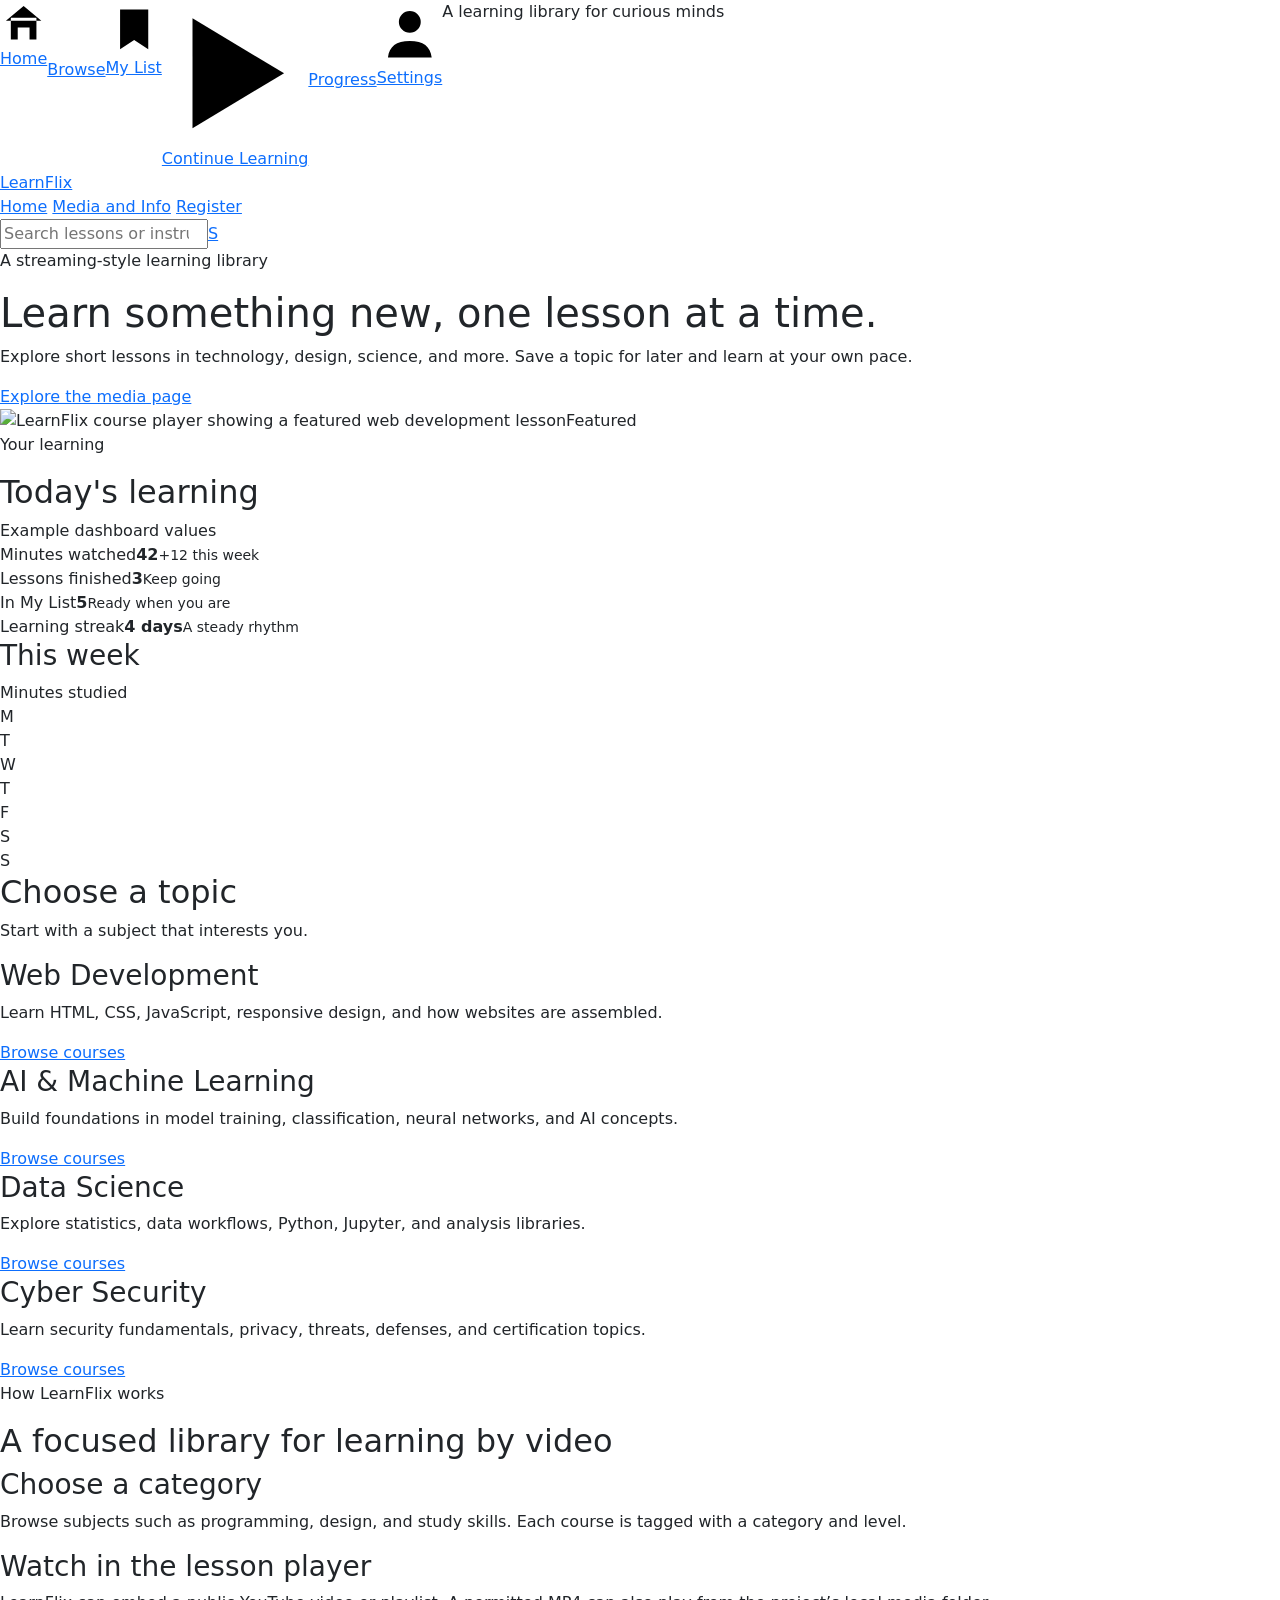
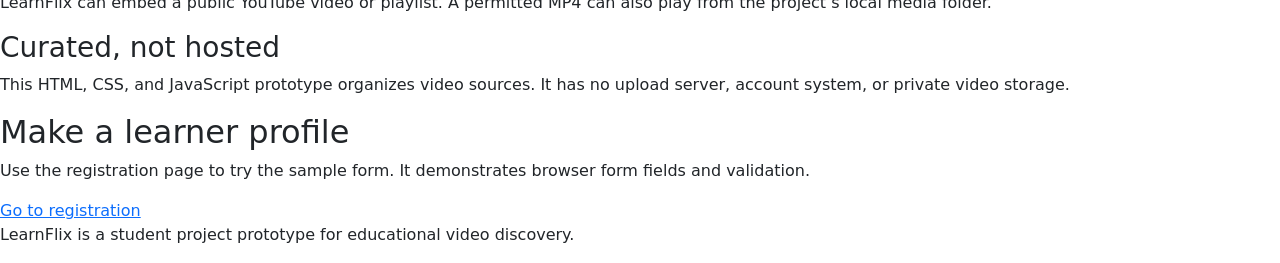
==== index.html @ 849083a8 "Create LearnFlix page structure" ====
<!doctype html>
<html lang="en">
  <head>
    <meta charset="utf-8" />
    <meta name="viewport" content="width=device-width, initial-scale=1" />
    <title>LearnFlix | Learn something new</title>
    <link rel="preconnect" href="https://fonts.googleapis.com" />
    <link rel="preconnect" href="https://fonts.gstatic.com" crossorigin />
    <link
      href="https://fonts.googleapis.com/css2?family=DM+Sans:wght@400;500;700&family=Playfair+Display:wght@700;800&display=swap"
      rel="stylesheet"
    />
    <link
      href="https://cdn.jsdelivr.net/npm/bootstrap@5.3.8/dist/css/bootstrap.min.css"
      rel="stylesheet"
      integrity="sha384-sRIl4kxILFvY47J16cr9ZwB07vP4J8+LH7qKQnuqkuIAvNWLzeN8tE5YBujZqJLB"
      crossorigin="anonymous"
    />
    <link rel="stylesheet" href="css/home.css" />
    <link rel="stylesheet" href="css/layout-polish.css" />
  </head>
  <body>
    <aside
      class="sidebar offcanvas-lg offcanvas-start"
      tabindex="-1"
      id="learnflixSidebar"
      aria-label="LearnFlix navigation"
    >
      <div class="offcanvas-header">
        <a class="brand" href="index.html">Learn<span>Flix</span></a
        ><button
          type="button"
          class="btn-close btn-close-white d-lg-none"
          data-bs-dismiss="offcanvas"
          aria-label="Close navigation"
        ></button>
      </div>
      <nav class="sidebar-nav offcanvas-body">
        <a class="side-link active" href="index.html" aria-current="page"
          ><svg class="nav-icon" viewBox="0 0 24 24" aria-hidden="true">
            <path d="M3 10.5 12 3l9 7.5M5.5 9v11h13V9M9 20v-6h6v6" /></svg
          ><span>Home</span></a
        ><a class="side-link" href="media.html"
          ><svg class="nav-icon" viewBox="0 0 24 24" aria-hidden="true">
            <path d="M4 5h16M4 12h16M4 19h16" /></svg
          ><span>Browse</span></a
        ><a class="side-link" href="index.html#my-list"
          ><svg class="nav-icon" viewBox="0 0 24 24" aria-hidden="true">
            <path d="M6 4h12v17l-6-4-6 4z" /></svg
          ><span>My List</span></a
        ><a class="side-link" href="media.html#continue"
          ><svg class="nav-icon" viewBox="0 0 24 24" aria-hidden="true">
            <path d="M5 3v18l15-9z" /></svg
          ><span>Continue Learning</span></a
        ><a class="side-link" href="index.html#progress"
          ><svg class="nav-icon" viewBox="0 0 24 24" aria-hidden="true">
            <path d="M4 19V5m0 14h17M8 16v-4m5 4V8m5 8V4" /></svg
          ><span>Progress</span></a
        ><a class="side-link" href="register.html#settings"
          ><svg class="nav-icon" viewBox="0 0 24 24" aria-hidden="true">
            <path
              d="M12 12a4 4 0 1 0 0-8 4 4 0 0 0 0 8zm-8 9c.5-4 3-6 8-6s7.5 2 8 6"
            /></svg
          ><span>Settings</span></a
        >
        <p class="sidebar-note">A learning library for curious minds</p>
      </nav>
    </aside>
    <header class="site-header">
      <a class="brand" href="index.html">Learn<span>Flix</span></a>
      <button
        class="btn btn-outline-light menu-button d-lg-none"
        type="button"
        data-bs-toggle="offcanvas"
        data-bs-target="#learnflixSidebar"
        aria-controls="learnflixSidebar"
      >
        Menu
      </button>
      <nav aria-label="Main navigation">
        <a href="index.html" aria-current="page">Home</a>
        <a href="media.html">Media and Info</a>
        <a href="register.html">Register</a>
      </nav>
      <div class="topbar-tools">
        <label class="header-search"
          ><span class="visually-hidden">Search lessons</span
          ><input
            type="search"
            placeholder="Search lessons or instructors"
            aria-label="Search lessons or instructors" /></label
        ><a
          class="profile"
          href="register.html"
          aria-label="Open learner profile"
          >S</a
        >
      </div>
    </header>

    <main>
      <section id="hero" class="hero">
        <div class="hero-copy">
          <p class="eyebrow">A streaming-style learning library</p>
          <h1>Learn something new, one lesson at a time.</h1>
          <p>
            Explore short lessons in technology, design, science, and more. Save
            a topic for later and learn at your own pace.
          </p>
          <a class="button-link" href="media.html">Explore the media page</a>
        </div>
        <div class="hero-art-wrap">
          <img
            class="hero-image"
            src="images/learnflix-hero.svg"
            alt="LearnFlix course player showing a featured web development lesson"
          /><span class="duration-badge">Featured</span>
        </div>
      </section>

      <section
        class="dashboard-card"
        id="progress"
        aria-labelledby="stats-title"
      >
        <div class="dashboard-heading">
          <div>
            <p class="eyebrow">Your learning</p>
            <h2 id="stats-title">Today's learning</h2>
          </div>
          <span class="dashboard-note">Example dashboard values</span>
        </div>
        <div class="stats-grid">
          <article class="stat-tile">
            <span class="stat-label rose-text">Minutes watched</span
            ><strong>42</strong><small>+12 this week</small>
          </article>
          <article class="stat-tile">
            <span class="stat-label mint-text">Lessons finished</span
            ><strong>3</strong><small>Keep going</small>
          </article>
          <article class="stat-tile">
            <span class="stat-label sand-text">In My List</span
            ><strong>5</strong><small>Ready when you are</small>
          </article>
          <article class="stat-tile">
            <span class="stat-label blue-text">Learning streak</span
            ><strong>4 days</strong><small>A steady rhythm</small>
          </article>
        </div>
        <div class="weekly-heading">
          <h3>This week</h3>
          <span>Minutes studied</span>
        </div>
        <div
          class="weekly-chart"
          role="img"
          aria-label="Weekly activity from Monday through Sunday"
        >
          <div class="day-bar">
            <i class="bar-track height-42"></i><span>M</span>
          </div>
          <div class="day-bar">
            <i class="bar-track height-72"></i><span>T</span>
          </div>
          <div class="day-bar">
            <i class="bar-track height-52"></i><span>W</span>
          </div>
          <div class="day-bar today">
            <i class="bar-track height-96"></i><span>T</span>
          </div>
          <div class="day-bar">
            <i class="bar-track height-64"></i><span>F</span>
          </div>
          <div class="day-bar">
            <i class="bar-track height-28"></i><span>S</span>
          </div>
          <div class="day-bar">
            <i class="bar-track height-18"></i><span>S</span>
          </div>
        </div>
      </section>

      <section class="content-section" aria-labelledby="topics-title">
        <h2 id="topics-title">Choose a topic</h2>
        <p class="section-intro">Start with a subject that interests you.</p>
        <div class="topic-list">
          <article class="topic-card">
            <h3>Web Development</h3>
            <p>
              Learn HTML, CSS, JavaScript, responsive design, and how websites
              are assembled.
            </p>
            <a href="media.html#library-title">Browse courses</a>
          </article>
          <article class="topic-card">
            <h3>AI &amp; Machine Learning</h3>
            <p>
              Build foundations in model training, classification, neural
              networks, and AI concepts.
            </p>
            <a href="media.html#library-title">Browse courses</a>
          </article>
          <article class="topic-card">
            <h3>Data Science</h3>
            <p>
              Explore statistics, data workflows, Python, Jupyter, and analysis
              libraries.
            </p>
            <a href="media.html#library-title">Browse courses</a>
          </article>
          <article class="topic-card">
            <h3>Cyber Security</h3>
            <p>
              Learn security fundamentals, privacy, threats, defenses, and
              certification topics.
            </p>
            <a href="media.html#library-title">Browse courses</a>
          </article>
        </div>
      </section>

      <section
        class="content-section platform-info"
        aria-labelledby="platform-info-title"
      >
        <p class="eyebrow">How LearnFlix works</p>
        <h2 id="platform-info-title">
          A focused library for learning by video
        </h2>
        <div class="platform-info-grid">
          <article>
            <h3>Choose a category</h3>
            <p>
              Browse subjects such as programming, design, and study skills.
              Each course is tagged with a category and level.
            </p>
          </article>
          <article>
            <h3>Watch in the lesson player</h3>
            <p>
              LearnFlix can embed a public YouTube video or playlist. A
              permitted MP4 can also play from the project’s local media folder.
            </p>
          </article>
          <article>
            <h3>Curated, not hosted</h3>
            <p>
              This HTML, CSS, and JavaScript prototype organizes video sources.
              It has no upload server, account system, or private video storage.
            </p>
          </article>
        </div>
      </section>

      <section class="content-section callout" id="my-list">
        <h2>Make a learner profile</h2>
        <p>
          Use the registration page to try the sample form. It demonstrates
          browser form fields and validation.
        </p>
        <a class="text-link" href="register.html">Go to registration</a>
      </section>
    </main>

    <footer class="site-footer">
      <p>
        LearnFlix is a student project prototype for educational video
        discovery.
      </p>
    </footer>
    <script
      src="https://cdn.jsdelivr.net/npm/bootstrap@5.3.8/dist/js/bootstrap.bundle.min.js"
      integrity="sha384-FKyoEForCGlyvwx9Hj09JcYn3nv7wiPVlz7YYwJrWVcXK/BmnVDxM+D2scQbITxI"
      crossorigin="anonymous"
    ></script>
  </body>
</html>
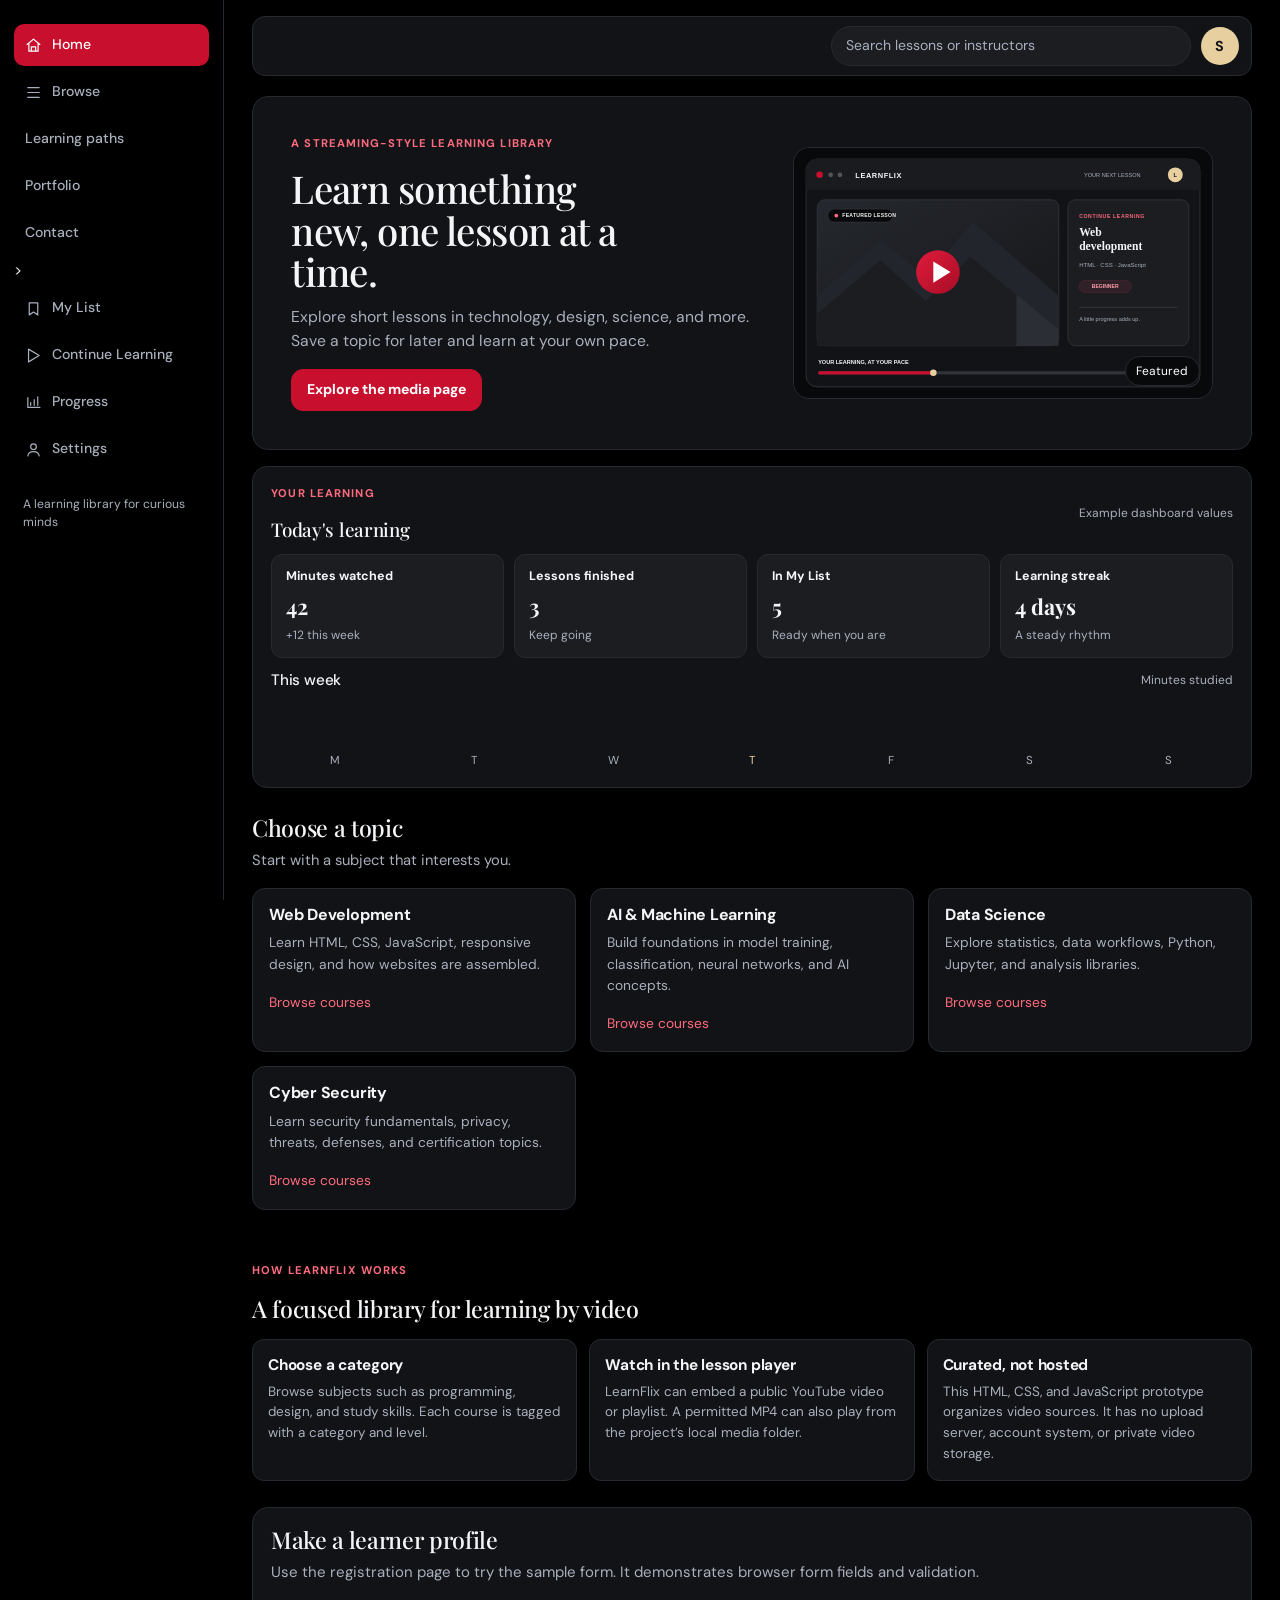
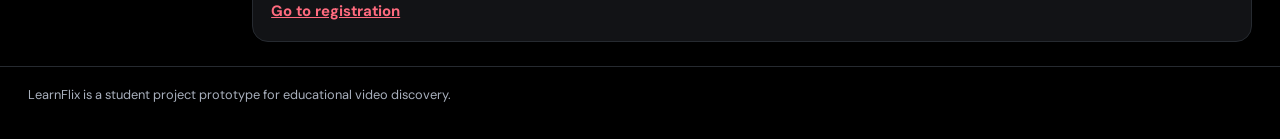
==== commit 556eec67: "Add learning paths and portfolio pages" ====
--- a/index.html
+++ b/index.html
@@ -18,6 +18,7 @@
     />
     <link rel="stylesheet" href="css/home.css" />
     <link rel="stylesheet" href="css/layout-polish.css" />
+    <link rel="icon" href="images/learnflix-mark.svg" type="image/svg+xml" />
   </head>
   <body>
     <aside
@@ -44,6 +45,11 @@
           ><svg class="nav-icon" viewBox="0 0 24 24" aria-hidden="true">
             <path d="M4 5h16M4 12h16M4 19h16" /></svg
           ><span>Browse</span></a
+        ><a class="side-link" href="services.html"
+          ><span>Learning paths</span></a
+        >
+        <a class="side-link" href="portfolio.html"><span>Portfolio</span></a>
+        <a class="side-link" href="contact.html"><span>Contact</span></a>
         ><a class="side-link" href="index.html#my-list"
           ><svg class="nav-icon" viewBox="0 0 24 24" aria-hidden="true">
             <path d="M6 4h12v17l-6-4-6 4z" /></svg
@@ -67,7 +73,11 @@
       </nav>
     </aside>
     <header class="site-header">
-      <a class="brand" href="index.html">Learn<span>Flix</span></a>
+      <a class="brand" href="index.html" aria-label="LearnFlix home">
+        <img src="images/learnflix-mark.svg" alt="" width="32" height="32" />
+        <span class="brand-learn">Learn</span
+        ><span class="brand-flix">Flix</span>
+      </a>
       <button
         class="btn btn-outline-light menu-button d-lg-none"
         type="button"
@@ -81,6 +91,9 @@
         <a href="index.html" aria-current="page">Home</a>
         <a href="media.html">Media and Info</a>
         <a href="register.html">Register</a>
+        <a href="services.html">Learning paths</a>
+        <a href="portfolio.html">Portfolio</a>
+        <a href="contact.html">Contact</a>
       </nav>
       <div class="topbar-tools">
         <label class="header-search"
--- a/css/home.css
+++ b/css/home.css
@@ -0,0 +1,948 @@
+/* LearnFlix Black Crimson theme tokens shared by the Assignment 1 pages. */
+:root {
+  --lf-bg: #000;
+  --lf-side: #08090a;
+  --lf-card: #121316;
+  --lf-tile: #1b1d21;
+  --lf-line: #262a30;
+  --lf-text: #f4f5f7;
+  --lf-muted: #a9b0bd;
+  --lf-crimson: #c8102e;
+  --lf-on-crimson: #fff;
+  --lf-rose: #ff6b7f;
+  --lf-crimson-hover: #a80d26;
+  --lf-sand: #e8cfa0;
+  --lf-blue: #7fb2ff;
+  --lf-mint: #8ee3c3;
+  --lf-prog-bg: #2a1f4d;
+  --lf-prog-ink: #c9a8ff;
+  --lf-math-bg: #1b2a55;
+  --lf-math-ink: #9db4ff;
+  --lf-sci-bg: #0f3b3a;
+  --lf-sci-ink: #5eead4;
+  --lf-lang-bg: #7a3040;
+  --lf-lang-ink: #ffc9d2;
+  --lf-r-card: 16px;
+  --lf-r-tile: 14px;
+  --lf-r-btn: 12px;
+  --lf-r-pill: 999px;
+  --bs-body-bg: var(--lf-bg);
+  --bs-body-color: var(--lf-text);
+  --bs-border-color: var(--lf-line);
+  --bs-primary: var(--lf-crimson);
+  --bs-primary-rgb: 200, 16, 46;
+  --bs-link-color: var(--lf-rose);
+  --bs-link-hover-color: #ff8e9d;
+  --bs-secondary-color: var(--lf-muted);
+  --bs-form-control-bg: var(--lf-tile);
+  --bs-form-control-color: var(--lf-text);
+  --bs-form-select-bg: var(--lf-tile);
+  --bs-form-select-color: var(--lf-text);
+}
+* {
+  box-sizing: border-box;
+}
+body {
+  margin: 0;
+  min-height: 100vh;
+  background: var(--lf-bg);
+  color: var(--lf-text);
+  font:
+    16px/1.55 "DM Sans",
+    system-ui,
+    sans-serif;
+}
+h1,
+h2,
+h3,
+.brand {
+  font-family: "Playfair Display", Georgia, serif;
+  letter-spacing: -0.015em;
+}
+a {
+  color: var(--lf-rose);
+}
+a:hover {
+  color: #ff8e9d;
+}
+:focus-visible {
+  outline: 2px solid var(--lf-rose) !important;
+  outline-offset: 3px;
+}
+.muted {
+  color: var(--lf-muted);
+}
+.eyebrow {
+  color: var(--lf-rose);
+  font-size: 0.78rem;
+  font-weight: 700;
+  letter-spacing: 0.12em;
+  text-transform: uppercase;
+}
+.solid-card,
+.topic-card,
+.callout {
+  background: var(--lf-card);
+  border: 1px solid var(--lf-line);
+  border-radius: var(--lf-r-card);
+}
+.site-header,
+.media-header,
+.register-header {
+  background: var(--lf-card);
+  border: 1px solid var(--lf-line);
+}
+.btn,
+.button-link {
+  min-height: 44px;
+  border-radius: var(--lf-r-btn);
+  font-weight: 700;
+}
+.btn-primary {
+  --bs-btn-bg: var(--lf-crimson);
+  --bs-btn-border-color: var(--lf-crimson);
+  --bs-btn-hover-bg: var(--lf-crimson-hover);
+  --bs-btn-hover-border-color: var(--lf-crimson-hover);
+  --bs-btn-color: #fff;
+  --bs-btn-hover-color: #fff;
+}
+.btn-outline-secondary {
+  --bs-btn-color: var(--lf-text);
+  --bs-btn-border-color: #8a7078;
+  --bs-btn-hover-bg: var(--lf-tile);
+  --bs-btn-hover-color: #fff;
+  --bs-btn-hover-border-color: var(--lf-rose);
+}
+.sidebar {
+  --bs-offcanvas-width: 240px;
+  position: fixed;
+  z-index: 1045;
+  inset: 0 auto 0 0;
+  width: 240px !important;
+  height: 100vh;
+  padding: 1.25rem 0.9rem;
+  background: var(--lf-side);
+  color: var(--lf-text);
+  border-right: 1px solid var(--lf-line);
+}
+.sidebar .offcanvas-header {
+  padding: 0.35rem 0.5rem 1.2rem;
+}
+.sidebar .brand {
+  color: var(--lf-text);
+  font-size: 1.55rem;
+  font-weight: 800;
+  text-decoration: none;
+}
+.sidebar .brand span {
+  color: var(--lf-rose);
+}
+.nav-icon {
+  width: 18px;
+  height: 18px;
+  flex: 0 0 18px;
+  fill: none;
+  stroke: currentColor;
+  stroke-width: 1.7;
+  stroke-linecap: round;
+  stroke-linejoin: round;
+}
+.sidebar-nav {
+  display: grid;
+  align-content: start;
+  gap: 0.45rem;
+  padding: 0.5rem !important;
+}
+.side-link {
+  display: flex;
+  align-items: center;
+  min-height: 46px;
+  padding: 0.65rem 0.8rem;
+  border-radius: var(--lf-r-pill);
+  color: var(--lf-muted);
+  font-weight: 500;
+  text-decoration: none;
+}
+.side-link:hover {
+  background: var(--lf-tile);
+  color: var(--lf-text);
+}
+.side-link.active {
+  background: var(--lf-crimson);
+  color: #fff;
+}
+.sidebar-note {
+  margin: 1.3rem 0.4rem;
+  color: var(--lf-muted);
+  font-size: 0.78rem;
+}
+.site-header,
+.media-header,
+.register-header {
+  position: sticky;
+  z-index: 1020;
+  top: 12px;
+  display: flex;
+  align-items: center;
+  gap: 1rem;
+  min-height: 64px;
+  margin: 12px 24px 0 264px;
+  padding: 0.55rem 0.8rem;
+  border-radius: var(--lf-r-card);
+}
+.site-header > .brand,
+.register-header > .wordmark {
+  display: none;
+  color: var(--lf-text);
+  font-family: "Playfair Display", Georgia, serif;
+  font-size: 1.2rem;
+  font-weight: 800;
+  text-decoration: none;
+}
+.site-header > .brand span {
+  color: var(--lf-rose);
+}
+.site-header nav,
+.media-header nav,
+.register-header nav {
+  display: none;
+}
+.menu-button {
+  display: none;
+}
+.topbar-tools {
+  display: flex;
+  align-items: center;
+  gap: 0.7rem;
+  width: 100%;
+  margin-left: auto;
+}
+.header-search {
+  width: min(410px, 100%);
+  margin-left: auto;
+}
+.header-search input {
+  width: 100%;
+  min-height: 44px;
+  padding: 0.55rem 1rem;
+  border: 1px solid var(--lf-line);
+  border-radius: var(--lf-r-pill);
+  background: var(--lf-tile);
+  color: var(--lf-text);
+}
+.header-search input::placeholder {
+  color: var(--lf-muted);
+}
+.profile {
+  display: grid;
+  place-items: center;
+  width: 42px;
+  height: 42px;
+  flex: 0 0 42px;
+  border-radius: 50%;
+  background: var(--lf-sand);
+  color: #151515;
+  font-weight: 700;
+  text-decoration: none;
+}
+.site-header nav a,
+.media-header nav a,
+.register-header nav a {
+  color: var(--lf-muted);
+}
+main {
+  margin-left: 240px;
+}
+.site-footer {
+  padding: 1rem 28px 1.5rem;
+  background: transparent;
+  color: var(--lf-muted);
+  font-size: 0.83rem;
+}
+.content-section {
+  padding: 1.5rem 28px;
+}
+.content-section h2 {
+  font-size: 1.5rem;
+}
+.section-intro {
+  color: var(--lf-muted);
+}
+@media (max-width: 991.98px) {
+  .sidebar {
+    position: fixed;
+  }
+  .menu-button {
+    display: inline-flex;
+    align-items: center;
+  }
+  .site-header,
+  .media-header,
+  .register-header {
+    margin-left: 12px;
+  }
+  .topbar-tools {
+    width: auto;
+    flex: 1;
+  }
+  .header-search {
+    width: auto;
+    flex: 1;
+  }
+  main {
+    margin-left: 0;
+  }
+}
+@media (max-width: 575.98px) {
+  .site-header,
+  .media-header,
+  .register-header {
+    top: 8px;
+    margin: 8px 10px 0;
+    padding: 0.45rem;
+    gap: 0.45rem;
+  }
+  .site-header > .brand,
+  .register-header > .wordmark {
+    font-size: 1rem;
+  }
+  .header-search input {
+    min-height: 42px;
+    padding: 0.45rem 0.65rem;
+    font-size: 0.82rem;
+  }
+  .profile {
+    width: 38px;
+    height: 38px;
+    flex-basis: 38px;
+  }
+  .content-section {
+    padding: 1rem 16px;
+  }
+}
+/* Home page styling: headings, text, borders, topic cards, and featured art. */
+.hero {
+  display: grid;
+  grid-template-columns: 1.05fr 0.95fr;
+  align-items: center;
+  gap: 1.5rem;
+  margin: 20px 28px 0;
+  padding: 1.6rem;
+  border: 1px solid var(--lf-line);
+  border-radius: var(--lf-r-card);
+  background: var(--lf-card);
+}
+.hero-copy {
+  max-width: 42rem;
+}
+.hero h1 {
+  max-width: 12ch;
+  margin: 0.2rem 0 0.85rem;
+  font-size: clamp(2.1rem, 4.5vw, 3.4rem);
+  line-height: 1.08;
+}
+.hero-copy > p:not(.eyebrow) {
+  color: var(--lf-muted);
+  font-size: 1.05rem;
+}
+.hero-meta {
+  color: var(--lf-muted);
+}
+.hero-meta span {
+  color: var(--lf-sand);
+}
+.hero-image {
+  width: 100%;
+  border: 1px solid var(--lf-line);
+  border-radius: var(--lf-r-card);
+  background: var(--lf-tile);
+}
+.button-link {
+  display: inline-flex;
+  align-items: center;
+  padding: 0.65rem 1rem;
+  border: 1px solid var(--lf-crimson);
+  background: var(--lf-crimson);
+  color: #fff;
+  text-decoration: none;
+}
+.button-link:hover {
+  background: var(--lf-crimson-hover);
+  color: #fff;
+}
+.topic-list {
+  display: flex;
+  gap: 20px;
+  overflow-x: auto;
+  padding: 0.3rem 0.1rem 1rem;
+}
+.topic-card {
+  flex: 0 0 280px;
+  padding: 1.1rem;
+  background: var(--lf-card);
+}
+.topic-card h3 {
+  font-family: "DM Sans", system-ui, sans-serif;
+  font-size: 1.12rem;
+  font-weight: 700;
+}
+.topic-card p {
+  color: var(--lf-muted);
+}
+.topic-card a {
+  color: var(--lf-rose);
+  text-decoration: none;
+}
+.topic-card a:hover {
+  text-decoration: underline;
+}
+.callout {
+  margin: 0 28px 24px;
+  padding: 1.2rem;
+}
+.callout p {
+  color: var(--lf-muted);
+}
+.callout h2 {
+  margin-bottom: 0.4rem;
+}
+.text-link {
+  color: var(--lf-rose);
+  font-weight: 700;
+}
+.site-footer {
+  border-top: 1px solid var(--lf-line);
+}
+@media (max-width: 700px) {
+  .hero {
+    grid-template-columns: 1fr;
+    margin: 16px;
+    padding: 1rem;
+  }
+  .hero h1 {
+    font-size: 2.1rem;
+  }
+  .hero-image {
+    max-height: 260px;
+    object-fit: cover;
+  }
+  .topic-card {
+    flex-basis: 240px;
+  }
+  .callout {
+    margin: 0 16px 20px;
+  }
+}
+
+/* Dashboard additions for the LearnFlix home page. */
+.dashboard-card {
+  margin: 20px 28px 0;
+  padding: 1.2rem;
+  border: 1px solid var(--lf-line);
+  border-radius: var(--lf-r-card);
+  background: var(--lf-card);
+}
+.dashboard-heading,
+.weekly-heading {
+  display: flex;
+  align-items: center;
+  justify-content: space-between;
+  gap: 1rem;
+}
+.dashboard-heading h2 {
+  margin: 0;
+  font-size: 1.35rem;
+}
+.dashboard-note,
+.weekly-heading span {
+  color: var(--lf-muted);
+  font-size: 0.8rem;
+}
+.stats-grid {
+  display: grid;
+  grid-template-columns: repeat(4, minmax(0, 1fr));
+  gap: 0.8rem;
+  margin-top: 1rem;
+}
+.stat-tile {
+  display: grid;
+  gap: 0.25rem;
+  padding: 0.9rem;
+  border: 1px solid var(--lf-line);
+  border-radius: var(--lf-r-tile);
+  background: var(--lf-tile);
+}
+.stat-tile strong {
+  font-family: "Playfair Display", Georgia, serif;
+  font-size: 1.55rem;
+}
+.stat-tile small {
+  color: var(--lf-muted);
+}
+.stat-label {
+  font-size: 0.78rem;
+  font-weight: 700;
+}
+.weekly-heading {
+  margin-top: 1rem;
+}
+.weekly-heading h3 {
+  margin: 0;
+  font-family: "DM Sans", system-ui, sans-serif;
+  font-size: 0.95rem;
+}
+.weekly-chart {
+  display: grid;
+  grid-template-columns: repeat(7, 1fr);
+  align-items: end;
+  gap: 0.7rem;
+  height: 90px;
+  margin-top: 0.5rem;
+}
+.day-bar {
+  display: grid;
+  justify-items: center;
+  align-content: end;
+  gap: 0.3rem;
+  height: 100%;
+  color: var(--lf-muted);
+  font-size: 0.72rem;
+}
+.bar-track {
+  display: block;
+  width: min(100%, 44px);
+  height: var(--bar-height);
+  border-radius: 7px 7px 0 0;
+  background: var(--lf-rose);
+}
+.day-bar.today {
+  color: var(--lf-sand);
+}
+.day-bar.today .bar-track {
+  background: var(--lf-sand);
+}
+.height-18 {
+  --bar-height: 18%;
+}
+.height-28 {
+  --bar-height: 28%;
+}
+.height-42 {
+  --bar-height: 42%;
+}
+.height-52 {
+  --bar-height: 52%;
+}
+.height-64 {
+  --bar-height: 64%;
+}
+.height-72 {
+  --bar-height: 72%;
+}
+.height-96 {
+  --bar-height: 96%;
+}
+.width-18 {
+  width: 18%;
+}
+.width-28 {
+  width: 28%;
+}
+.width-46 {
+  width: 46%;
+}
+.width-52 {
+  width: 52%;
+}
+.width-64 {
+  width: 64%;
+}
+.width-69 {
+  width: 69%;
+}
+.width-72 {
+  width: 72%;
+}
+.width-78 {
+  width: 78%;
+}
+.width-92 {
+  width: 92%;
+}
+@media (max-width: 700px) {
+  .dashboard-card {
+    margin: 16px;
+    padding: 1rem;
+  }
+  .stats-grid {
+    grid-template-columns: repeat(2, minmax(0, 1fr));
+  }
+  .weekly-chart {
+    height: 74px;
+    gap: 0.35rem;
+  }
+}
+
+.hero-art-wrap {
+  position: relative;
+  min-width: 0;
+  overflow: hidden;
+  border: 1px solid var(--lf-line);
+  border-radius: var(--lf-r-card);
+  background: var(--lf-tile);
+}
+.hero-art-wrap .hero-image {
+  display: block;
+  border: 0;
+  border-radius: 0;
+}
+.duration-badge {
+  position: absolute;
+  background: var(--lf-side);
+  border: 1px solid var(--lf-line);
+  right: 12px;
+  bottom: 12px;
+  padding: 0.3rem 0.65rem;
+  border-radius: var(--lf-r-pill);
+  color: #fff;
+  font-size: 0.75rem;
+}
+.filter-bar {
+  display: flex;
+  align-items: center;
+  gap: 0.7rem;
+  margin: 18px 28px 0;
+  padding: 0.65rem;
+  border: 1px solid var(--lf-line);
+  border-radius: var(--lf-r-card);
+  background: var(--lf-card);
+}
+.filter-chips {
+  display: flex;
+  flex: 1;
+  flex-wrap: wrap;
+  gap: 0.4rem;
+}
+.topic-chip {
+  display: inline-flex;
+  align-items: center;
+  min-height: 42px;
+  padding: 0.4rem 0.8rem;
+  border: 1px solid var(--lf-line);
+  border-radius: var(--lf-r-pill);
+  background: var(--lf-tile);
+  color: var(--lf-muted);
+  font-size: 0.82rem;
+  text-decoration: none;
+}
+.topic-chip.selected {
+  border-color: var(--lf-crimson);
+  background: var(--lf-crimson);
+  color: #fff;
+}
+.filter-bar > label {
+  display: grid;
+  gap: 0.2rem;
+  min-width: 130px;
+  color: var(--lf-muted);
+  font-size: 0.75rem;
+}
+.filter-bar .form-select {
+  min-height: 42px;
+  padding-top: 0.35rem;
+  padding-bottom: 0.35rem;
+  font-size: 0.82rem;
+}
+.row-heading {
+  display: flex;
+  align-items: center;
+  justify-content: space-between;
+  margin-bottom: 0.75rem;
+}
+.row-heading h2 {
+  margin: 0;
+  font-size: 1.4rem;
+}
+.row-heading > a {
+  font-size: 0.82rem;
+  text-decoration: none;
+}
+.lesson-row {
+  display: flex;
+  gap: 20px;
+  overflow-x: auto;
+  padding: 0.2rem 0.1rem 0.8rem;
+  scroll-snap-type: x mandatory;
+}
+.lesson-card {
+  flex: 0 0 280px;
+  scroll-snap-align: start;
+}
+.lesson-thumb {
+  position: relative;
+  display: grid;
+  place-items: center;
+  aspect-ratio: 16/9;
+  overflow: hidden;
+  border: 1px solid var(--lf-line);
+  border-radius: var(--lf-r-tile);
+  text-decoration: none;
+  transition: transform 0.2s ease;
+}
+.lesson-thumb:hover {
+  transform: scale(1.04);
+}
+.lesson-glyph {
+  font-size: 2.6rem;
+  font-weight: 700;
+  color: currentColor;
+}
+.tint-prog {
+  background: var(--lf-prog-bg);
+  color: var(--lf-prog-ink);
+}
+.tint-math {
+  background: var(--lf-math-bg);
+  color: var(--lf-math-ink);
+}
+.tint-sci {
+  background: var(--lf-sci-bg);
+  color: var(--lf-sci-ink);
+}
+.lesson-time {
+  position: absolute;
+  background: var(--lf-side);
+  border: 1px solid var(--lf-line);
+  right: 8px;
+  bottom: 10px;
+  padding: 0.2rem 0.5rem;
+  border-radius: var(--lf-r-pill);
+  color: #fff;
+  font-size: 0.7rem;
+}
+.progress-line {
+  position: absolute;
+  right: 0;
+  bottom: 0;
+  left: 0;
+  height: 5px;
+  background: #3a3d42;
+}
+.progress-line i {
+  display: block;
+  height: 100%;
+  background: var(--lf-sand);
+}
+.lesson-card h3 {
+  margin: 0.6rem 0 0.1rem;
+  font-family: "DM Sans", system-ui, sans-serif;
+  font-size: 1rem;
+  font-weight: 700;
+}
+.lesson-card p {
+  margin: 0;
+  color: var(--lf-muted);
+  font-size: 0.82rem;
+}
+@media (max-width: 700px) {
+  .filter-bar {
+    align-items: stretch;
+    flex-direction: column;
+    margin: 16px;
+  }
+  .filter-bar > label {
+    width: 100%;
+  }
+  .lesson-card {
+    flex-basis: 240px;
+  }
+}
+
+.top-lessons {
+  margin: 0 28px 24px;
+  padding: 1.1rem;
+}
+.top-lessons .row-heading {
+  margin-bottom: 0.45rem;
+}
+.top-lessons .row-heading h2 {
+  margin: 0;
+  font-size: 1.35rem;
+}
+.lesson-table {
+  width: 100%;
+  border-collapse: collapse;
+  color: var(--lf-text);
+  font-size: 0.86rem;
+}
+.lesson-table th,
+.lesson-table td {
+  padding: 0.7rem;
+  border-bottom: 1px solid var(--lf-line);
+  text-align: left;
+}
+.lesson-table thead th {
+  color: var(--lf-muted);
+  font-size: 0.72rem;
+  font-weight: 500;
+  text-transform: uppercase;
+}
+.table-meter {
+  display: block;
+  width: min(180px, 100%);
+  height: 5px;
+  overflow: hidden;
+  border-radius: var(--lf-r-pill);
+  background: var(--lf-tile);
+}
+.table-meter i {
+  display: block;
+  height: 100%;
+  background: var(--lf-rose);
+}
+.level-pill {
+  display: inline-block;
+  padding: 0.2rem 0.55rem;
+  border: 1px solid currentColor;
+  border-radius: var(--lf-r-pill);
+  background: var(--lf-prog-bg);
+  color: var(--lf-prog-ink);
+  font-size: 0.72rem;
+}
+.level-pill.tint-math {
+  background: var(--lf-math-bg);
+  color: var(--lf-math-ink);
+}
+.level-pill.tint-sci {
+  background: var(--lf-sci-bg);
+  color: var(--lf-sci-ink);
+}
+@media (max-width: 700px) {
+  .top-lessons {
+    margin: 0 16px 20px;
+    padding: 0.8rem;
+  }
+  .lesson-table {
+    min-width: 520px;
+  }
+}
+
+@media (max-width: 575.98px) {
+  .media-header {
+    flex-wrap: wrap;
+  }
+  .media-header > div {
+    flex: 1;
+    min-width: 130px;
+  }
+  .media-header > .topbar-tools {
+    flex: 1 0 100%;
+    margin: 0;
+  }
+}
+
+/* Navigation sizing correction: keep every sidebar item inside its fixed column. */
+.sidebar.offcanvas-lg {
+  width: 240px !important;
+  max-width: 240px !important;
+  min-width: 240px;
+}
+.sidebar-nav,
+.sidebar .offcanvas-body {
+  display: flex !important;
+  flex-direction: column !important;
+  align-items: stretch !important;
+  width: 100%;
+  min-width: 0;
+}
+.side-link {
+  width: 100%;
+  min-width: 0;
+  white-space: normal;
+}
+.sidebar-note {
+  max-width: 190px;
+}
+.topbar-tools {
+  width: auto;
+  flex: 1 1 300px;
+  min-width: 0;
+}
+.header-search {
+  width: auto;
+  flex: 1 1 220px;
+  min-width: 0;
+  max-width: 410px;
+}
+.site-header,
+.media-header,
+.register-header {
+  min-width: 0;
+}
+.header-search input {
+  font-size: 0.92rem;
+}
+@media (min-width: 992px) {
+  .sidebar.offcanvas-lg {
+    position: fixed !important;
+    display: flex !important;
+    flex-direction: column !important;
+    height: 100vh !important;
+    visibility: visible !important;
+    transform: none !important;
+  }
+  .sidebar .offcanvas-body {
+    flex: 1 1 auto;
+    overflow-y: auto;
+  }
+}
+@media (max-width: 991.98px) {
+  .sidebar.offcanvas-lg {
+    width: min(280px, 85vw) !important;
+    max-width: min(280px, 85vw) !important;
+    min-width: 0;
+  }
+  .topbar-tools {
+    flex: 1 1 180px;
+  }
+}
+
+.sidebar-nav .side-link {
+  flex: 0 0 46px;
+  height: 46px;
+  max-height: 46px;
+  align-self: stretch;
+  white-space: nowrap;
+}
+.sidebar-nav .side-link.active {
+  height: 46px;
+  max-height: 46px;
+}
+.sidebar-nav .sidebar-note {
+  flex: 0 0 auto;
+}
+.site-header,
+.media-header,
+.register-header {
+  height: 64px;
+  max-height: 72px;
+  overflow: visible;
+}
+.site-header .topbar-tools,
+.register-header .topbar-tools {
+  max-width: 520px;
+}
+.header-search input {
+  font-size: 0.88rem;
+}
+@media (max-width: 575.98px) {
+  .site-header,
+  .register-header {
+    height: auto;
+    max-height: none;
+  }
+  .site-header .topbar-tools,
+  .register-header .topbar-tools {
+    max-width: none;
+  }
+}
--- a/css/layout-polish.css
+++ b/css/layout-polish.css
@@ -0,0 +1,750 @@
+/* Refined responsive layout: shared by Home, Media and Register. */
+:root {
+  --layout-sidebar: 224px;
+  --layout-gutter: clamp(16px, 2.2vw, 32px);
+  --layout-content: 1440px;
+}
+
+html {
+  scroll-behavior: smooth;
+}
+body {
+  overflow-x: hidden;
+  font-size: 15px;
+  line-height: 1.55;
+}
+h1,
+h2,
+h3 {
+  line-height: 1.2;
+}
+p {
+  max-width: 72ch;
+}
+
+.sidebar,
+.sidebar.offcanvas-lg {
+  width: var(--layout-sidebar) !important;
+  max-width: var(--layout-sidebar) !important;
+  min-width: var(--layout-sidebar) !important;
+  padding: 24px 14px;
+  background: var(--lf-side);
+  border-right: 1px solid var(--lf-line);
+}
+.sidebar .offcanvas-header {
+  padding: 4px 10px 26px;
+}
+.sidebar .brand {
+  font-size: 1.35rem;
+}
+.sidebar-nav {
+  gap: 5px;
+  padding: 0 !important;
+}
+.sidebar-nav .side-link {
+  min-height: 42px;
+  height: 42px;
+  max-height: 42px;
+  flex-basis: 42px;
+  gap: 10px;
+  padding: 8px 11px;
+  border-radius: 10px;
+  font-size: 0.88rem;
+  white-space: nowrap;
+}
+.nav-icon {
+  width: 17px;
+  height: 17px;
+  flex-basis: 17px;
+}
+.sidebar-note {
+  margin: 20px 9px;
+  font-size: 0.76rem;
+  line-height: 1.5;
+}
+
+main {
+  margin-left: var(--layout-sidebar);
+}
+.site-header,
+.media-header,
+.register-header {
+  top: 0;
+  min-height: 60px;
+  height: 60px;
+  margin: 16px var(--layout-gutter) 0
+    calc(var(--layout-sidebar) + var(--layout-gutter));
+  padding: 8px 12px;
+  gap: 12px;
+  border-radius: 13px;
+  box-shadow: none;
+}
+.site-header .topbar-tools,
+.media-header .topbar-tools,
+.register-header .topbar-tools {
+  max-width: 420px;
+  flex: 0 1 420px;
+  gap: 10px;
+}
+.header-search {
+  max-width: 360px;
+}
+.header-search input {
+  min-height: 40px;
+  padding: 8px 14px;
+  font-size: 0.88rem;
+}
+.profile {
+  width: 38px;
+  height: 38px;
+  flex-basis: 38px;
+  font-size: 0.9rem;
+}
+.media-header h1 {
+  font-size: 1.12rem;
+}
+.media-header .kicker {
+  font-size: 0.68rem;
+}
+.content-section {
+  padding: 26px var(--layout-gutter);
+}
+.content-section h2 {
+  font-size: 1.45rem;
+  margin-bottom: 7px;
+}
+.section-intro {
+  margin-bottom: 16px;
+  font-size: 0.92rem;
+}
+.site-footer {
+  padding: 18px var(--layout-gutter);
+  font-size: 0.8rem;
+}
+
+/* Home: clear hero hierarchy, compact progress summary, and non-scrolling topic grid. */
+.hero,
+.dashboard-card,
+.filter-bar,
+.top-lessons,
+.callout {
+  max-width: var(--layout-content);
+  margin-right: auto;
+  margin-left: auto;
+}
+.hero {
+  width: calc(100% - 2 * var(--layout-gutter));
+  min-height: 300px;
+  grid-template-columns: minmax(0, 1.05fr) minmax(280px, 0.95fr);
+  gap: clamp(20px, 3vw, 40px);
+  margin-top: 20px;
+  padding: clamp(22px, 3vw, 38px);
+  border-radius: 16px;
+}
+.hero h1 {
+  max-width: 14ch;
+  margin: 7px 0 12px;
+  font-size: clamp(2rem, 3vw, 2.8rem);
+}
+.hero-copy > p:not(.eyebrow) {
+  max-width: 52ch;
+  font-size: 0.98rem;
+}
+.eyebrow {
+  font-size: 0.7rem;
+  letter-spacing: 0.1em;
+}
+.hero-image {
+  display: block;
+}
+.button-link {
+  min-height: 42px;
+  padding: 9px 15px;
+  font-size: 0.88rem;
+}
+.dashboard-card {
+  width: calc(100% - 2 * var(--layout-gutter));
+  margin-top: 16px;
+  padding: 18px;
+  border-radius: 15px;
+}
+.dashboard-heading h2 {
+  font-size: 1.18rem;
+}
+.stats-grid {
+  gap: 10px;
+  margin-top: 13px;
+}
+.stat-tile {
+  gap: 3px;
+  padding: 12px 14px;
+  border-radius: 11px;
+}
+.stat-tile strong {
+  font-size: 1.35rem;
+}
+.stat-tile small,
+.dashboard-note,
+.weekly-heading span {
+  font-size: 0.75rem;
+}
+.weekly-heading {
+  margin-top: 13px;
+}
+.weekly-chart {
+  height: 72px;
+}
+.topic-list {
+  display: grid;
+  grid-template-columns: repeat(3, minmax(0, 1fr));
+  gap: 14px;
+  overflow: visible;
+  padding: 0;
+}
+.topic-card {
+  min-width: 0;
+  padding: 16px;
+  border-radius: 13px;
+}
+.topic-card h3 {
+  font-size: 1rem;
+}
+.topic-card p,
+.topic-card a {
+  font-size: 0.86rem;
+}
+.callout {
+  width: calc(100% - 2 * var(--layout-gutter));
+  padding: 18px;
+}
+.top-lessons {
+  width: calc(100% - 2 * var(--layout-gutter));
+}
+.filter-bar {
+  width: calc(100% - 2 * var(--layout-gutter));
+}
+
+/* Media: video is the focus; information stays readable beside it on wide screens. */
+.media-layout {
+  width: min(
+    calc(100% - var(--layout-sidebar) - 2 * var(--layout-gutter)),
+    var(--layout-content)
+  );
+  grid-template-columns: minmax(0, 1fr) minmax(270px, 320px);
+  gap: 18px;
+  margin: 0 var(--layout-gutter) 0
+    calc(var(--layout-sidebar) + var(--layout-gutter));
+  padding: 22px 0 30px;
+}
+.lesson-panel,
+.info-panel {
+  padding: 18px;
+  border-radius: 15px;
+}
+.video-wrap {
+  border-radius: 12px;
+}
+.youtube-playlist {
+  border-radius: 0;
+}
+.youtube-playlist[hidden] {
+  display: none !important;
+}
+.source-fallback {
+  display: inline-flex;
+  margin-top: 10px;
+  font-size: 0.82rem;
+}
+.source-fallback[hidden] {
+  display: none !important;
+}
+.lesson-panel h2,
+.info-panel h2 {
+  margin: 16px 0 7px;
+  font-size: 1.25rem;
+}
+.lesson-panel p,
+.info-panel p,
+.info-panel li {
+  font-size: 0.9rem;
+}
+.audio-box,
+.local-video-card {
+  margin-top: 16px;
+  padding: 14px;
+  border-radius: 12px;
+}
+.audio-box h3,
+.info-panel h3,
+.local-video-card h3 {
+  font-size: 0.94rem;
+}
+.info-panel ol,
+.info-panel ul {
+  padding-left: 1.15rem;
+}
+.info-panel li {
+  margin-bottom: 5px;
+}
+.table-scroll {
+  margin-top: 14px;
+}
+table {
+  font-size: 0.8rem;
+}
+th,
+td {
+  padding: 8px;
+}
+
+/* Register: put the introduction above the form so the fields never get squeezed. */
+main.register-main {
+  display: block;
+  width: min(calc(100% - 2 * var(--layout-gutter)), 1080px);
+  max-width: 1080px;
+  margin: 0 0 0
+    max(
+      calc(var(--layout-sidebar) + var(--layout-gutter)),
+      calc(var(--layout-sidebar) + (100vw - var(--layout-sidebar) - 1080px) / 2)
+    );
+  padding: 28px 0 36px;
+}
+.welcome-panel {
+  position: static;
+  max-width: 760px;
+  padding: 0 0 18px;
+}
+.welcome-panel h1 {
+  max-width: 18ch;
+  margin: 5px 0 9px;
+  font-size: clamp(1.8rem, 2.6vw, 2.35rem);
+}
+.welcome-panel > p:not(.eyebrow) {
+  max-width: 68ch;
+  margin-bottom: 12px;
+  font-size: 0.92rem;
+}
+.side-note {
+  max-width: 560px;
+  padding: 10px 13px;
+  font-size: 0.84rem;
+}
+.register-form {
+  padding: clamp(18px, 2.5vw, 28px);
+  border-radius: 15px;
+}
+.form-heading {
+  margin-bottom: 18px;
+}
+.form-heading h2 {
+  font-size: 1.25rem;
+}
+.form-grid {
+  gap: 16px 18px;
+}
+.field-group {
+  gap: 6px;
+}
+.field-group > label {
+  font-size: 0.82rem;
+}
+.register-form
+  input:not([type="radio"]):not([type="checkbox"]):not([type="range"]):not(
+    [type="color"]
+  ):not([type="file"]),
+.register-form select,
+.register-form textarea {
+  min-height: 42px;
+  padding: 9px 11px;
+  font-size: 0.88rem;
+}
+.form-fieldset {
+  margin-top: 16px;
+  padding: 12px 14px;
+}
+.choice {
+  min-height: 36px;
+  font-size: 0.84rem;
+}
+.consent {
+  margin: 16px 0;
+}
+.register-form button {
+  min-height: 42px;
+  padding: 9px 16px;
+  font-size: 0.88rem;
+}
+
+/* Course discovery and playback guidance. */
+.selected-course-meta {
+  display: flex;
+  flex-wrap: wrap;
+  gap: 7px;
+  margin-top: 12px;
+}
+.selected-course-meta span,
+.course-category {
+  display: inline-flex;
+  align-items: center;
+  min-height: 26px;
+  padding: 4px 9px;
+  border: 1px solid var(--lf-line);
+  border-radius: 999px;
+  background: var(--lf-tile);
+  color: var(--lf-muted);
+  font-size: 0.72rem;
+}
+.local-library-player[hidden] {
+  display: none !important;
+}
+.library-browser {
+  grid-column: 1 / -1;
+  min-width: 0;
+  padding: 20px;
+  border: 1px solid var(--lf-line);
+  border-radius: 15px;
+  background: var(--lf-card);
+}
+.library-heading {
+  display: flex;
+  align-items: end;
+  justify-content: space-between;
+  gap: 20px;
+}
+.library-heading h2 {
+  margin: 3px 0 5px;
+  font-size: 1.35rem;
+}
+.library-heading p:not(.eyebrow) {
+  margin: 0;
+  color: var(--lf-muted);
+  font-size: 0.88rem;
+}
+.category-filter,
+.library-search {
+  display: grid;
+  gap: 6px;
+  color: var(--lf-muted);
+  font-size: 0.78rem;
+  font-weight: 700;
+}
+.category-filter {
+  width: min(100%, 240px);
+  flex: 0 0 220px;
+}
+.category-filter select,
+.library-search input {
+  min-height: 40px;
+  padding: 8px 11px;
+  border: 1px solid var(--lf-line);
+  border-radius: 9px;
+  background: var(--lf-tile);
+  color: var(--lf-text);
+  font: inherit;
+}
+.library-search {
+  max-width: 420px;
+  margin: 17px 0;
+}
+.course-grid {
+  display: grid;
+  grid-template-columns: repeat(auto-fill, minmax(min(100%, 245px), 1fr));
+  gap: 12px;
+}
+.course-card {
+  display: flex;
+  flex-direction: column;
+  align-items: flex-start;
+  min-width: 0;
+  padding: 15px;
+  border: 1px solid var(--lf-line);
+  border-radius: 12px;
+  background: var(--lf-tile);
+}
+.course-card h3 {
+  margin: 10px 0 6px;
+  font:
+    700 1rem/1.3 "DM Sans",
+    system-ui,
+    sans-serif;
+}
+.course-card > p {
+  margin: 0 0 9px;
+  color: var(--lf-muted);
+  font-size: 0.82rem;
+}
+.course-card .course-meta {
+  margin-top: auto;
+  font-size: 0.72rem;
+}
+.course-watch-button {
+  min-height: 38px;
+  margin-top: 8px;
+  padding: 7px 12px;
+  border: 1px solid var(--lf-crimson);
+  border-radius: 8px;
+  background: var(--lf-crimson);
+  color: #fff;
+  font:
+    700 0.82rem "DM Sans",
+    system-ui,
+    sans-serif;
+  cursor: pointer;
+}
+.course-watch-button:hover {
+  background: var(--lf-crimson-hover);
+}
+.course-source-link {
+  margin-top: 8px;
+  font-size: 0.76rem;
+}
+.library-note {
+  margin: 12px 0 0;
+  color: var(--lf-muted);
+  font-size: 0.8rem;
+}
+.content-guidance {
+  margin-top: 16px;
+  padding-top: 12px;
+  border-top: 1px solid var(--lf-line);
+  color: var(--lf-muted);
+  font-size: 0.82rem;
+}
+.content-guidance summary {
+  color: var(--lf-text);
+  font-weight: 700;
+  cursor: pointer;
+}
+.content-guidance p {
+  margin: 10px 0 0;
+}
+.platform-info-grid {
+  display: grid;
+  grid-template-columns: repeat(3, minmax(0, 1fr));
+  gap: 12px;
+  margin-top: 16px;
+}
+.platform-info-grid article {
+  padding: 15px;
+  border: 1px solid var(--lf-line);
+  border-radius: 12px;
+  background: var(--lf-card);
+}
+.platform-info-grid h3 {
+  margin: 0 0 6px;
+  font:
+    700 0.96rem/1.35 "DM Sans",
+    system-ui,
+    sans-serif;
+}
+.platform-info-grid p {
+  margin: 0;
+  color: var(--lf-muted);
+  font-size: 0.84rem;
+}
+@media (max-width: 1100px) {
+  .topic-list {
+    grid-template-columns: repeat(2, minmax(0, 1fr));
+  }
+}
+
+@media (max-width: 1100px) {
+  :root {
+    --layout-sidebar: 208px;
+  }
+  .media-layout {
+    grid-template-columns: minmax(0, 1fr) 285px;
+  }
+  .hero {
+    grid-template-columns: minmax(0, 1fr) minmax(240px, 0.85fr);
+  }
+}
+@media (max-width: 991.98px) {
+  main {
+    margin-left: 0;
+  }
+  .site-header,
+  .media-header,
+  .register-header {
+    margin-left: var(--layout-gutter);
+  }
+  .media-layout {
+    width: calc(100% - 2 * var(--layout-gutter));
+    grid-template-columns: minmax(0, 1fr) 285px;
+    margin: 0 auto;
+  }
+  main.register-main {
+    width: calc(100% - 2 * var(--layout-gutter));
+    margin: 0 auto;
+  }
+}
+@media (max-width: 760px) {
+  .hero {
+    grid-template-columns: 1fr;
+    min-height: auto;
+  }
+  .hero-image {
+    max-height: 260px;
+    object-fit: cover;
+  }
+  .topic-list {
+    grid-template-columns: repeat(2, minmax(0, 1fr));
+  }
+  .media-layout {
+    grid-template-columns: 1fr;
+  }
+  .info-panel {
+    display: grid;
+    grid-template-columns: minmax(0, 1fr);
+  }
+  .form-grid {
+    grid-template-columns: 1fr;
+  }
+  .full-width {
+    grid-column: auto;
+  }
+  .platform-info-grid {
+    grid-template-columns: 1fr;
+  }
+  .library-heading {
+    align-items: stretch;
+    flex-direction: column;
+  }
+  .category-filter {
+    width: 100%;
+    flex-basis: auto;
+  }
+}
+@media (max-width: 575.98px) {
+  body {
+    font-size: 14px;
+  }
+  .site-header,
+  .media-header,
+  .register-header {
+    height: auto;
+    min-height: 56px;
+    margin-top: 8px;
+    padding: 7px;
+    gap: 7px;
+  }
+  .site-header .topbar-tools,
+  .media-header .topbar-tools,
+  .register-header .topbar-tools {
+    flex: 1 1 100%;
+    max-width: none;
+  }
+  .header-search {
+    max-width: none;
+  }
+  .header-search input {
+    min-height: 38px;
+    font-size: 0.82rem;
+  }
+  .profile {
+    width: 36px;
+    height: 36px;
+    flex-basis: 36px;
+  }
+  .hero {
+    width: calc(100% - 24px);
+    margin-top: 12px;
+    padding: 18px;
+    gap: 16px;
+  }
+  .hero h1 {
+    font-size: 1.9rem;
+  }
+  .dashboard-card,
+  .filter-bar,
+  .top-lessons,
+  .callout {
+    width: calc(100% - 24px);
+  }
+  .dashboard-card {
+    padding: 14px;
+  }
+  .stats-grid {
+    grid-template-columns: repeat(2, minmax(0, 1fr));
+  }
+  .stat-tile {
+    padding: 10px;
+  }
+  .stat-label {
+    font-size: 0.7rem;
+  }
+  .topic-list {
+    grid-template-columns: 1fr;
+  }
+  .topic-card {
+    padding: 14px;
+  }
+  .content-section {
+    padding: 20px 12px;
+  }
+  .media-layout {
+    width: calc(100% - 24px);
+    padding: 14px 0 22px;
+  }
+  .lesson-panel,
+  .info-panel {
+    padding: 13px;
+  }
+  main.register-main {
+    width: calc(100% - 24px);
+    padding: 20px 0 28px;
+  }
+  .register-form {
+    padding: 15px;
+  }
+  .form-grid {
+    grid-template-columns: 1fr;
+    gap: 13px;
+  }
+  .full-width {
+    grid-column: auto;
+  }
+  .register-form button {
+    width: 100%;
+  }
+  .library-browser {
+    padding: 14px;
+  }
+  .library-search {
+    max-width: none;
+  }
+}
+
+/* Final guard: the fixed sidebar owns the left column on every page. */
+body > .site-header,
+body > .media-header,
+body > .register-header {
+  margin-left: calc(var(--layout-sidebar) + var(--layout-gutter)) !important;
+}
+body > main:not(.register-main) {
+  margin-left: var(--layout-sidebar) !important;
+}
+body > main.register-main {
+  width: min(
+    calc(100vw - var(--layout-sidebar) - 3 * var(--layout-gutter)),
+    1080px
+  ) !important;
+  max-width: 1080px !important;
+  margin-left: calc(var(--layout-sidebar) + var(--layout-gutter)) !important;
+  margin-right: var(--layout-gutter) !important;
+}
+@media (max-width: 991.98px) {
+  body > .site-header,
+  body > .media-header,
+  body > .register-header {
+    margin-left: var(--layout-gutter) !important;
+  }
+  body > main:not(.register-main) {
+    margin-left: 0 !important;
+  }
+  body > main.register-main {
+    width: calc(100vw - 2 * var(--layout-gutter)) !important;
+    max-width: 1080px !important;
+    margin: 0 auto !important;
+  }
+}
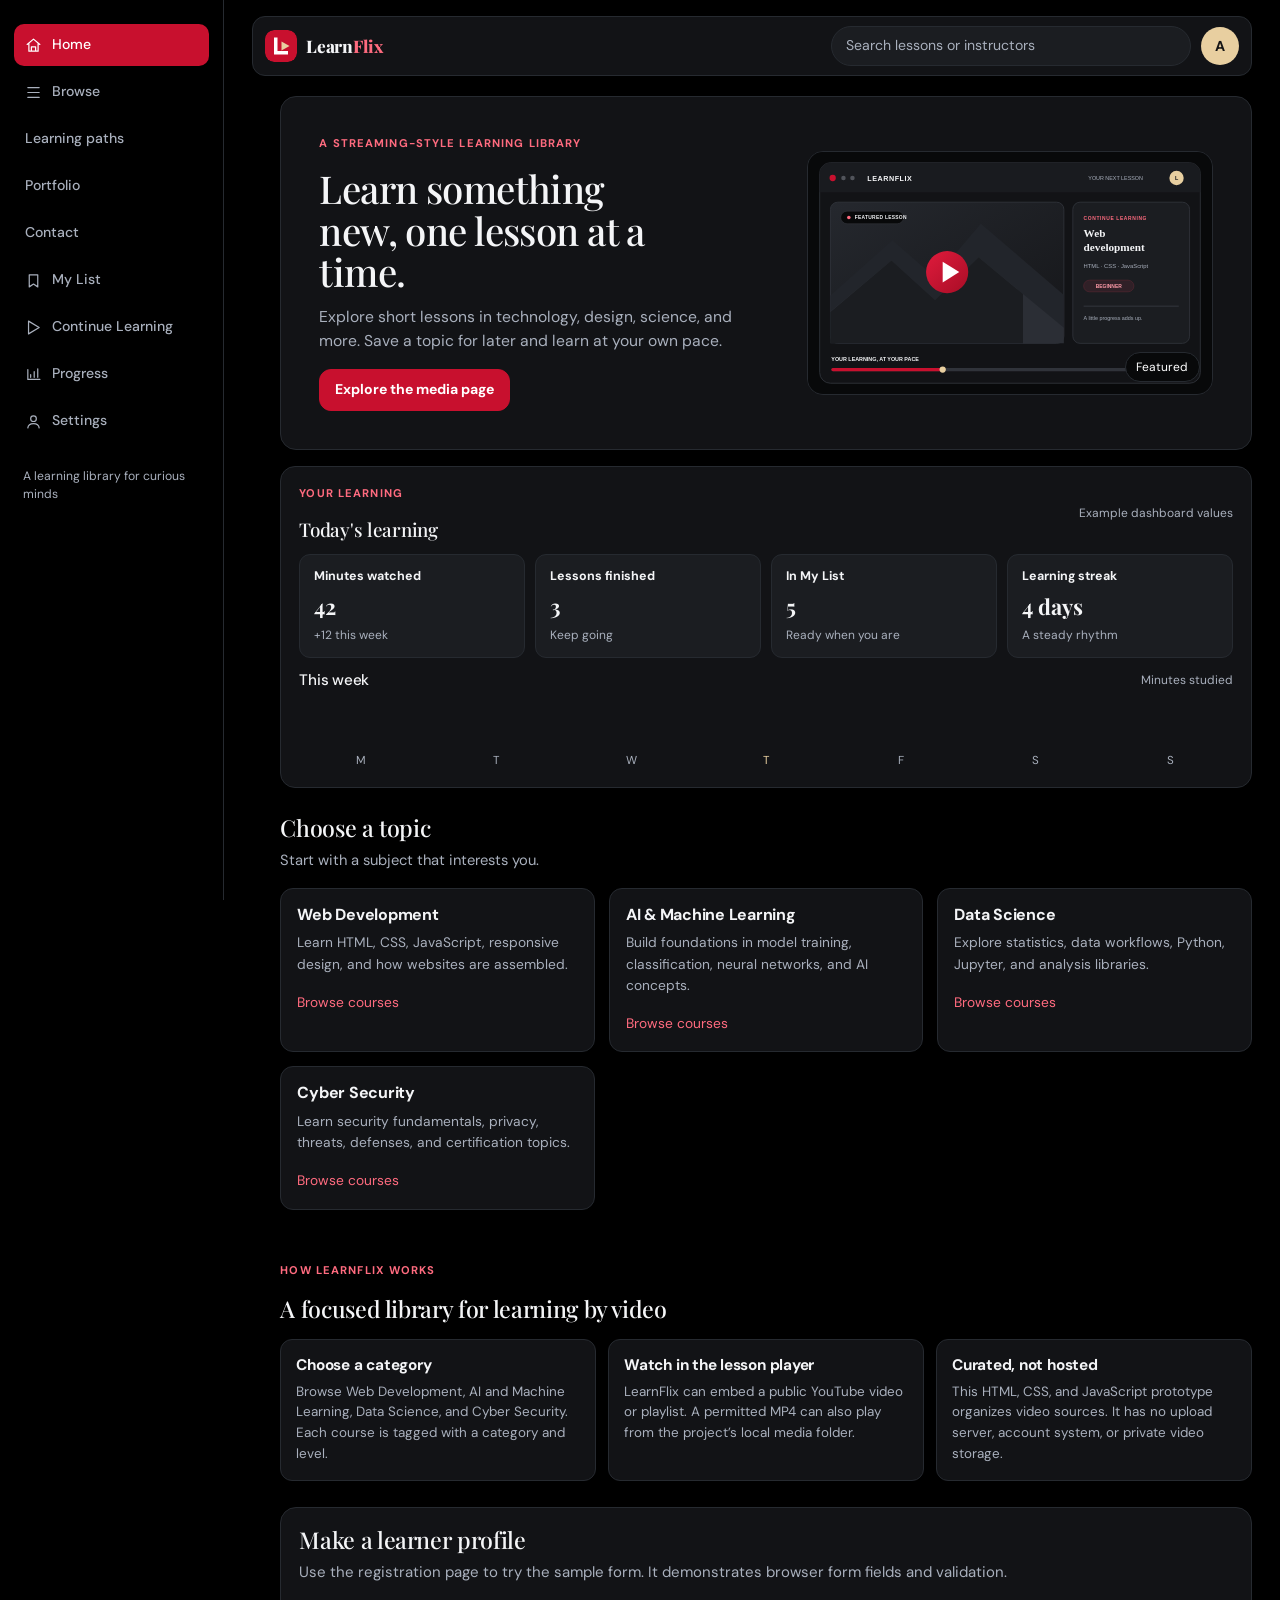
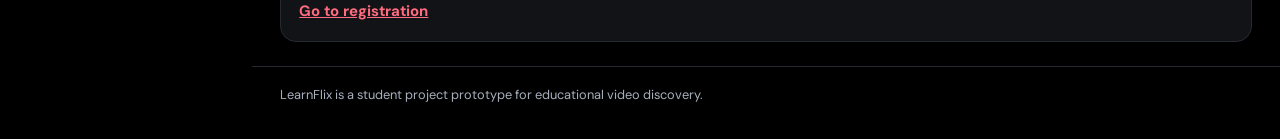
==== commit 705a170b: "Polish LearnFlix pages and documentation" ====
--- a/index.html
+++ b/index.html
@@ -3,6 +3,11 @@
   <head>
     <meta charset="utf-8" />
     <meta name="viewport" content="width=device-width, initial-scale=1" />
+    <meta
+      name="description"
+      content="Explore LearnFlix, a student-built library for finding and watching educational videos by subject."
+    />
+    <meta name="theme-color" content="#08090a" />
     <title>LearnFlix | Learn something new</title>
     <link rel="preconnect" href="https://fonts.googleapis.com" />
     <link rel="preconnect" href="https://fonts.gstatic.com" crossorigin />
@@ -50,7 +55,7 @@
         >
         <a class="side-link" href="portfolio.html"><span>Portfolio</span></a>
         <a class="side-link" href="contact.html"><span>Contact</span></a>
-        ><a class="side-link" href="index.html#my-list"
+        <a class="side-link" href="index.html#my-list"
           ><svg class="nav-icon" viewBox="0 0 24 24" aria-hidden="true">
             <path d="M6 4h12v17l-6-4-6 4z" /></svg
           ><span>My List</span></a
@@ -96,17 +101,27 @@
         <a href="contact.html">Contact</a>
       </nav>
       <div class="topbar-tools">
-        <label class="header-search"
-          ><span class="visually-hidden">Search lessons</span
-          ><input
+        <form
+          class="header-search"
+          role="search"
+          action="media.html#library-title"
+          method="get"
+        >
+          <label class="visually-hidden" for="header-search"
+            >Search lessons or instructors</label
+          >
+          <input
+            id="header-search"
+            name="q"
             type="search"
             placeholder="Search lessons or instructors"
-            aria-label="Search lessons or instructors" /></label
-        ><a
+          />
+        </form>
+        <a
           class="profile"
           href="register.html"
           aria-label="Open learner profile"
-          >S</a
+          >A</a
         >
       </div>
     </header>
@@ -245,8 +260,9 @@
           <article>
             <h3>Choose a category</h3>
             <p>
-              Browse subjects such as programming, design, and study skills.
-              Each course is tagged with a category and level.
+              Browse Web Development, AI and Machine Learning, Data Science,
+              and Cyber Security. Each course is tagged with a category and
+              level.
             </p>
           </article>
           <article>
--- a/css/layout-polish.css
+++ b/css/layout-polish.css
@@ -716,13 +716,50 @@
 }
 
 /* Final guard: the fixed sidebar owns the left column on every page. */
+.site-header > .brand,
+.media-header > .brand,
+.register-header > .brand {
+  display: flex;
+  flex: 0 0 auto;
+  align-items: center;
+  gap: 9px;
+  color: var(--lf-text) !important;
+  font-size: 1.08rem;
+  text-decoration: none;
+  white-space: nowrap;
+}
+.site-header > .brand img,
+.media-header > .brand img,
+.register-header > .brand img {
+  display: block;
+  width: 32px;
+  height: 32px;
+  border-radius: 9px;
+}
+.site-header > .brand .brand-learn,
+.media-header > .brand .brand-learn,
+.register-header > .brand .brand-learn {
+  color: var(--lf-text) !important;
+}
+.site-header > .brand .brand-flix,
+.media-header > .brand .brand-flix,
+.register-header > .brand .brand-flix {
+  margin-left: -9px;
+  color: var(--lf-rose) !important;
+}
 body > .site-header,
 body > .media-header,
 body > .register-header {
   margin-left: calc(var(--layout-sidebar) + var(--layout-gutter)) !important;
 }
 body > main:not(.register-main) {
-  margin-left: var(--layout-sidebar) !important;
+  margin-left: calc(var(--layout-sidebar) + var(--layout-gutter)) !important;
+}
+body > .site-footer {
+  margin-left: calc(var(--layout-sidebar) + var(--layout-gutter)) !important;
+}
+body > .media-layout ~ footer {
+  margin-left: calc(var(--layout-sidebar) + var(--layout-gutter));
 }
 body > main.register-main {
   width: min(
@@ -742,6 +779,12 @@
   body > main:not(.register-main) {
     margin-left: 0 !important;
   }
+  body > .site-footer {
+    margin-left: var(--layout-gutter) !important;
+  }
+  body > .media-layout ~ footer {
+    margin-left: var(--layout-gutter);
+  }
   body > main.register-main {
     width: calc(100vw - 2 * var(--layout-gutter)) !important;
     max-width: 1080px !important;
